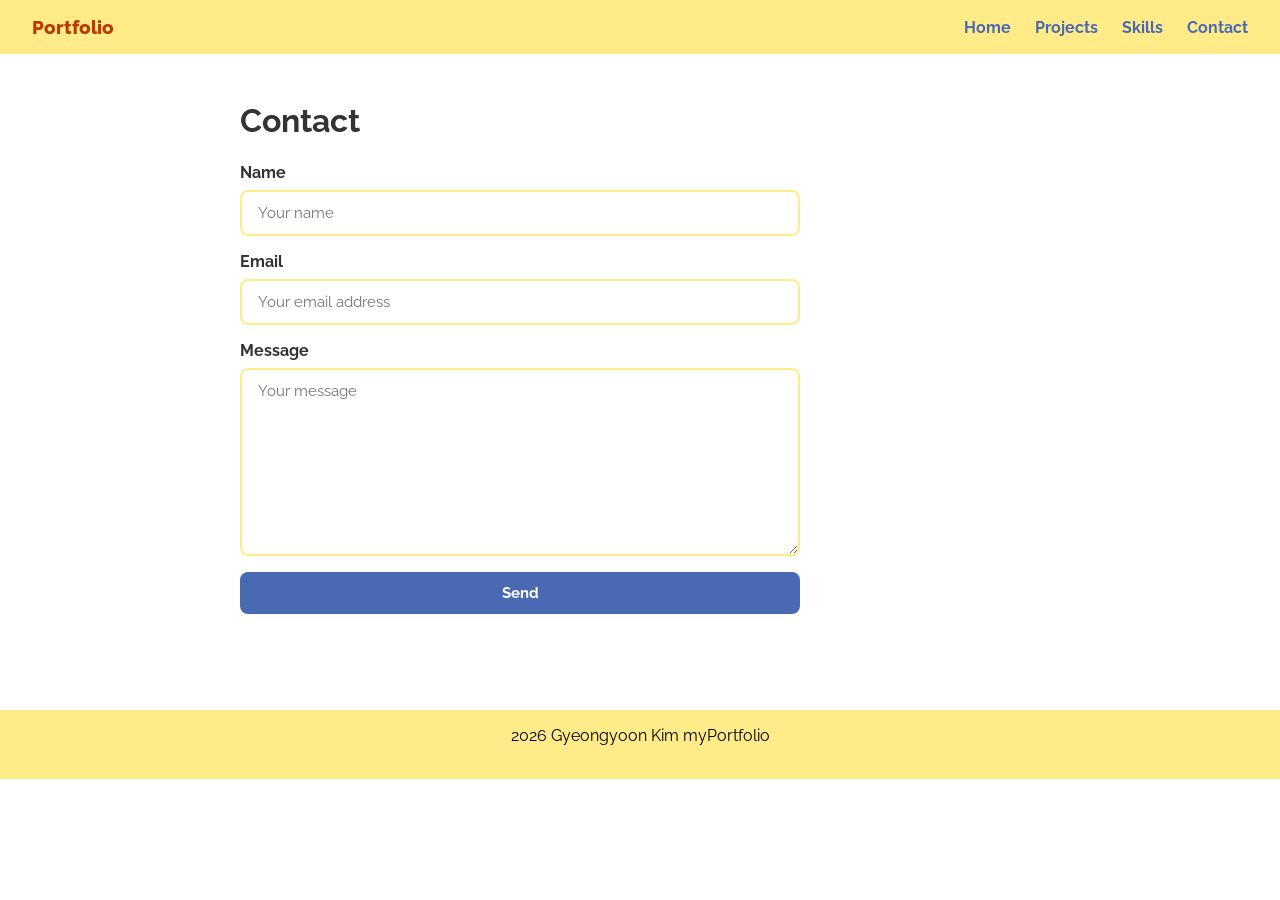
==== contact.html @ 22a639b1 "Initial commit: Base files carried over from Assignment 1 for Assignment 2 enhancements" ====
<!DOCTYPE html>
<html lang ="en">

<head>
    <meta charset="UTF-8">
    <meta name="viewport" content="width=device-width, initial-scale=1.0">
    <title>myPortfolio - Contact</title>
    <link rel="stylesheet" href="css/style.css">
    <link rel="preconnect" href="https://fonts.googleapis.com">
    <link rel="preconnect" href="https://fonts.gstatic.com" crossorigin>
    <link href="https://fonts.googleapis.com/css2?family=Raleway:ital,wght@0,100..900;1,100..900&display=swap" rel="stylesheet">
</head>

<body>
    <header>
        <nav>
            <a href="index.html" class="nav-logo">Portfolio</a>
            <ul>
                <li><a href="index.html">Home</a></li>
                <li><a href="projects.html">Projects</a></li>
                <li><a href="skills.html">Skills</a></li>
                <li><a href="contact.html">Contact</a></li>
            </ul>
        </nav>

    </header>
    <main>
        <h1>Contact</h1>
        <form action="#" method="post">
            <label for="name">Name</label>
            <input type="text" id="name" name="name" placeholder="Your name">

            <label for="email">Email</label>
            <input type="email" id="email" name="email" placeholder="Your email address">

            <label for="message">Message</label>
            <textarea id="message" name="message" placeholder="Your message"></textarea>

            <input type="submit" value="Send">
        </form>

    </main>
    <footer>
        <p>2026 Gyeongyoon Kim myPortfolio</p>

    </footer>
</body>

</html>
---- css/style.css ----
:root {
    --primary-color: #BA3801;
    --accent-color: #4A69B3;
    --highlight-color: #FFEC89;
    --text-color: #333333;
    --bg-color: #ffffff;
}


* {
    margin: 0;
    padding: 0;

}

body {
    font-family: 'Raleway'
}


nav {
    background-color: var(--highlight-color);
    padding: 16px 32px;
    display: flex;
    justify-content: space-between;
    align-items: center;
}

nav ul {
    display: flex;
    list-style: none;
    gap: 24px;
}

nav a {
    text-decoration: none;
    color: var(--accent-color);
    font-weight: bold;
}

.nav-logo {
    font-weight: 800;
    font-size: 1.2rem;
    color: var(--primary-color);
    text-decoration: none;
}

main {
    max-width: 800px;
    margin: 0 auto;
    padding: 48px 24px;
}

footer {
    background-color: var(--highlight-color);
    text-align: center;
    padding: 16px;
    margin-top: 48px;
}

nav a:hover {
    color: var(--primary-color);
}

h1 {
    color: var(--text-color);
    margin-bottom: 16px;
}




.hero {
    display: flex;
    align-items: center;
    gap: 32px;
    padding: 64px 0;
    border-bottom: 2px solid var(--highlight-color);
}

.hero img {
    width: 150px;
    height: 180px;
    object-fit: cover;
    
}

p {
    line-height: 1.3;
    margin-bottom: 16px;
}

.education {
    margin-top: 48px;
}

.education h2 {
    color: var(--accent-color);
    margin-bottom: 24px;
}

.edu-card {
    border: 2px solid var(--highlight-color);
    border-radius: 12px;
    padding: 24px;
    margin-bottom: 16px;
}

.edu-card h3 {
    color: var(--primary-color);
    margin-bottom: 8px;
}

.edu-card p {
    color: var(--text-color);
    line-height: 1.6;
    margin-bottom: 4px;
}

.location {
    color: #888888;
    font-size: 14px;
}

.experience {
    margin-top: 48px;
}

.experience h2 {
    color: var(--accent-color);
    margin-bottom: 24px;
}

.exp-card {
    border: 2px solid var(--highlight-color);
    border-radius: 12px;
    padding: 24px;
    margin-bottom: 16px;
}

.exp-card h3 {
    color: var(--primary-color);
    margin-bottom: 8px;
}

.exp-card ul {
    margin-top: 8px;
    padding-left: 20px;
}

.exp-card li {
    line-height: 1.8;
}

.role {
    font-weight: bold;
    margin-bottom: 4px;
}

.certifications {
    margin-top: 48px;
}

.certifications h2 {
    color: var(--accent-color);
    margin-bottom: 24px;
}

/*project.html*/
.projects-grid {
    display: grid;
    grid-template-columns: repeat(2, 1fr);
    gap: 24px;
    margin-top: 32px;
}

.project-card {
    border: 1.3px solid var(--highlight-color);
    border-radius: 12px;
    overflow: hidden;
}

.project-card img {
    width: 100%;
    height: 200px;
    object-fit: cover;
}

.project-placeholder {
    width: 100%;
    height: 200px;
    background-color: var(--highlight-color);
}

.project-info {
    padding: 16px;
}

.project-info h3 {
    color: var(--text-color);
    margin-bottom: 8px;
}

.project-info p {
    color: #888888;
    line-height: 1.6;
}


/* Contact Form*/
form {
    display: flex;
    flex-direction: column;
    gap: 8px;
    max-width: 560px;
}

form label {
    font-weight: 700;
    color: var(--text-color);
    margin-top: 8px;
}

form input[type="text"],
form input[type="email"],
form textarea {
    padding: 12px 16px;
    border: 2px solid var(--highlight-color);
    border-radius: 8px;
    font-family: 'Raleway', sans-serif;
    font-size: 15px;
    color: var(--text-color);
    outline: none;
    transition: border-color 0.2s;
}

form input[type="text"]:focus,
form input[type="email"]:focus,
form textarea:focus {
    border-color: var(--accent-color);
}

form textarea {
    height: 160px;
    resize: vertical;
}

form input[type="submit"] {
    margin-top: 8px;
    padding: 12px;
    background-color: var(--accent-color);
    color: white;
    border: none;
    border-radius: 8px;
    font-family: 'Raleway', sans-serif;
    font-size: 15px;
    font-weight: 700;
    cursor: pointer;
    transition: background-color 0.2s;
}

form input[type="submit"]:hover {
    background-color: var(--primary-color);
}


/* Skills */
.skill-section {
    margin-top: 40px;
}

.skill-section h2 {
    color: var(--accent-color);
    margin-bottom: 16px;
}

.skill-tags {
    display: flex;
    flex-wrap: wrap;
    gap: 10px;
}

.tag {
    background-color: var(--highlight-color);
    color: var(--text-color);
    padding: 8px 18px;
    border-radius: 999px;
    font-weight: 600;
    font-size: 14px;
}


@media (min-width: 481px) and (max-width: 768px) {
    
    nav {
        flex-direction: column;
        align-items: center;
        gap: 12px;
    }    
    
    
    nav ul {
        gap: 16px;
    }

    main {
        padding: 40px 20px;
    }

    .hero {
        flex-direction: column;
        align-items: flex-start;
        gap: 20px;
        padding: 48px 0;
    }

    .hero img {
        width: 120px;
        height: 144px;
    }

    .projects-grid {
        grid-template-columns: 1fr;
        gap: 16px;
    }
}

@media (max-width: 480px) {
    nav ul {
        flex-direction: column;
        align-items: flex-start;
        gap: 8px;
    }

    h1 {
        font-size: 24px;
    }

    main {
        padding: 24px 12px;
    }

    .hero {
        flex-direction: column;
        align-items: center;
        text-align: center;
        padding: 32px 0;
    }
    
    .hero img {
        width: 100px;
        height: 120px;
    }

    .projects-grid {
        grid-template-columns: 1fr;
    }
}
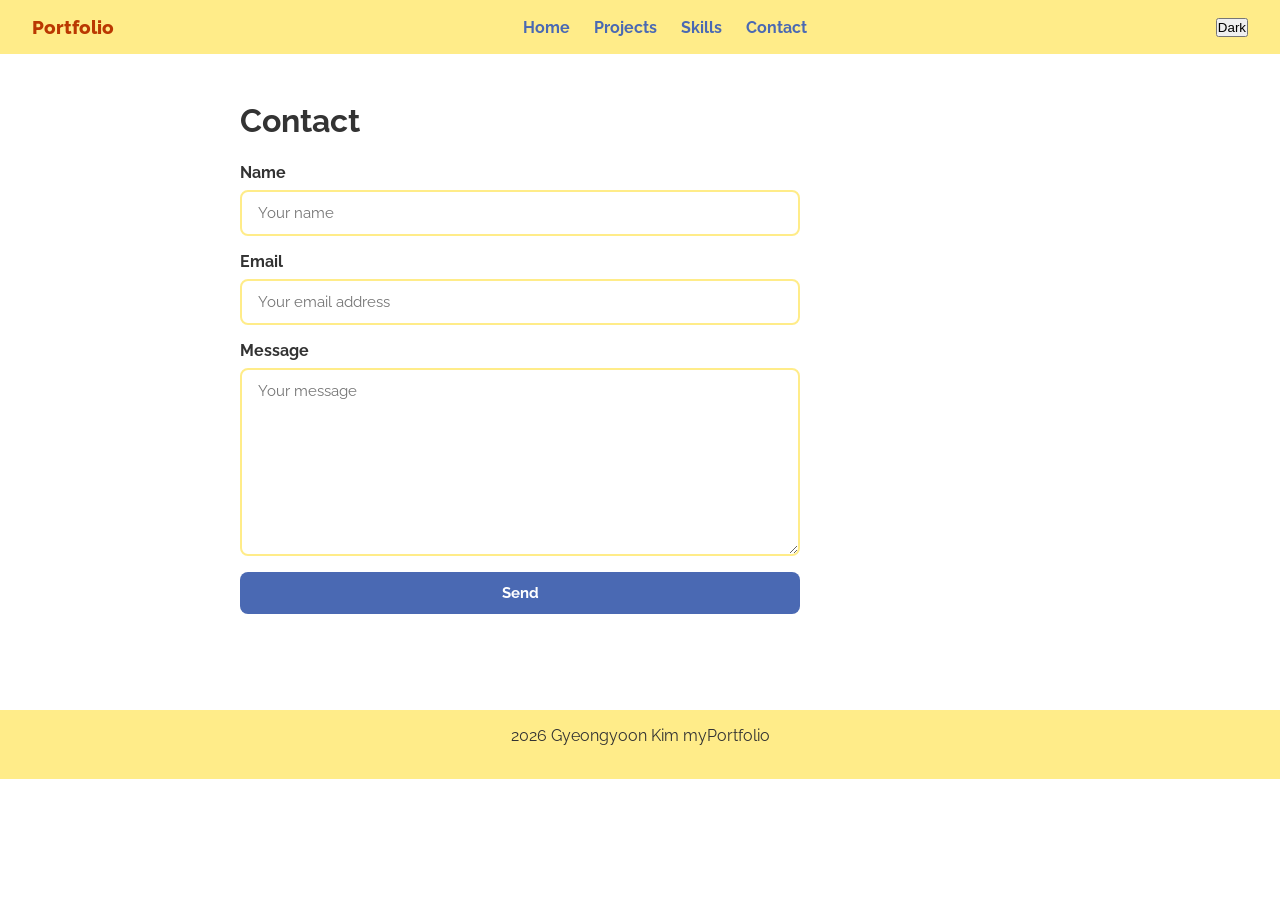
==== commit 57a20d66: "feat: add theme switcher with dark mode toggle" ====
--- a/contact.html
+++ b/contact.html
@@ -1,5 +1,5 @@
 <!DOCTYPE html>
-<html lang ="en">
+<html lang="en">
 
 <head>
     <meta charset="UTF-8">
@@ -8,7 +8,8 @@
     <link rel="stylesheet" href="css/style.css">
     <link rel="preconnect" href="https://fonts.googleapis.com">
     <link rel="preconnect" href="https://fonts.gstatic.com" crossorigin>
-    <link href="https://fonts.googleapis.com/css2?family=Raleway:ital,wght@0,100..900;1,100..900&display=swap" rel="stylesheet">
+    <link href="https://fonts.googleapis.com/css2?family=Raleway:ital,wght@0,100..900;1,100..900&display=swap"
+        rel="stylesheet">
 </head>
 
 <body>
@@ -21,6 +22,8 @@
                 <li><a href="skills.html">Skills</a></li>
                 <li><a href="contact.html">Contact</a></li>
             </ul>
+            </ul>
+            <button id="theme-toggle" onclick="toggleTheme()">Dark</button>
         </nav>
 
     </header>
@@ -44,6 +47,7 @@
         <p>2026 Gyeongyoon Kim myPortfolio</p>
 
     </footer>
+    <script src="theme.js"></script>
 </body>
 
 </html>
--- a/css/style.css
+++ b/css/style.css
@@ -6,6 +6,13 @@
     --bg-color: #ffffff;
 }
 
+body.dark-mode {
+    --primary-color: #ff6b35;
+    --accent-color: #7b9fd4;
+    --highlight-color: #2a2a2a;
+    --text-color: #e0e0e0;
+    --bg-color: #121212;
+}
 
 * {
     margin: 0;
@@ -14,7 +21,10 @@
 }
 
 body {
-    font-family: 'Raleway'
+    font-family: 'Raleway';
+    background-color: var(--bg-color);
+    color: var(--text-color);
+    transition: background-color 0.3s, color 0.3s;
 }
 
 
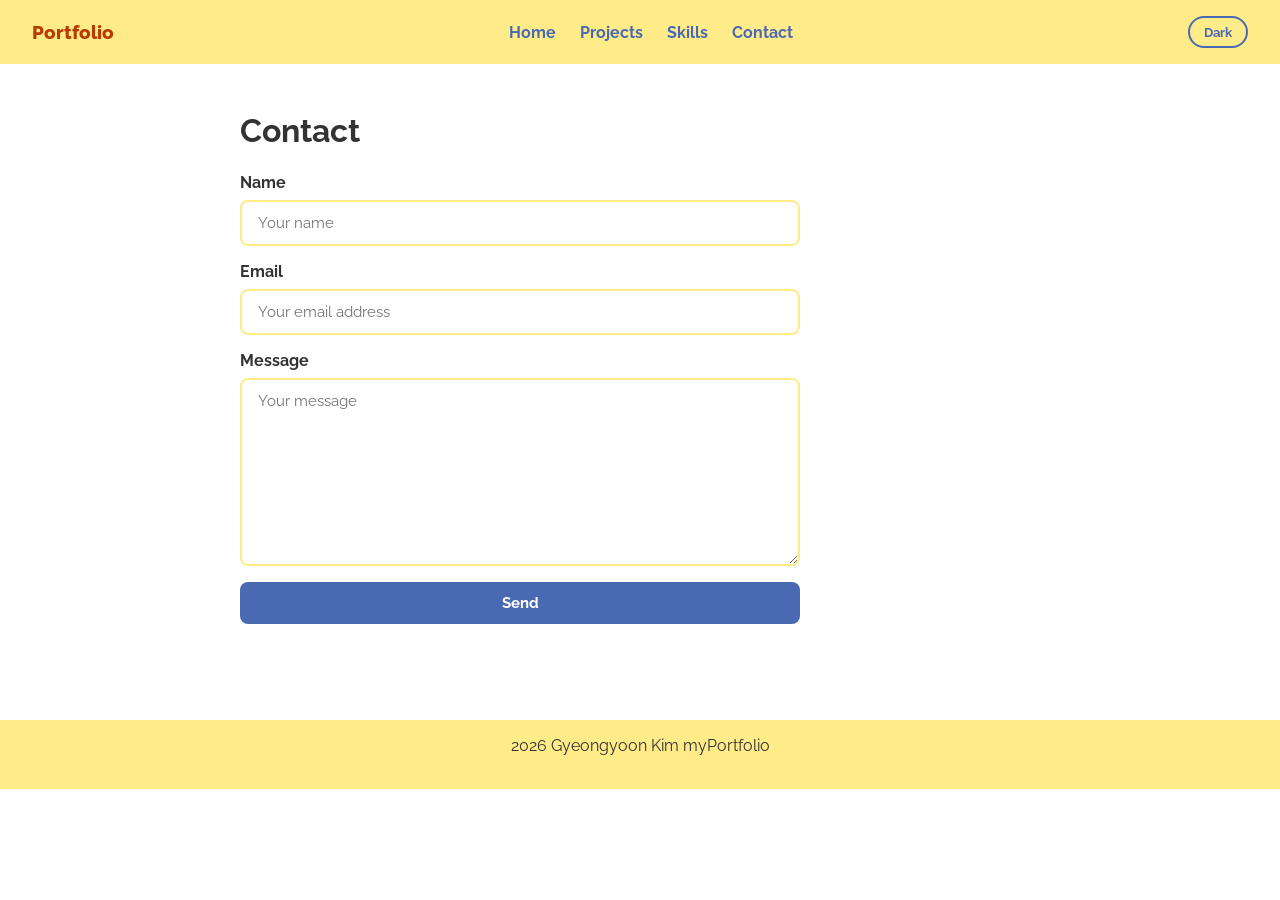
==== commit 5f0e9a79: "feat: add project filtering with JavaScript and styling" ====
--- a/contact.html
+++ b/contact.html
@@ -47,7 +47,7 @@
         <p>2026 Gyeongyoon Kim myPortfolio</p>
 
     </footer>
-    <script src="theme.js"></script>
+    <script src="script.js"></script>
 </body>
 
 </html>
--- a/css/style.css
+++ b/css/style.css
@@ -365,4 +365,68 @@
     .projects-grid {
         grid-template-columns: 1fr;
     }
+}
+
+#theme-toggle {
+    background: none;
+    border: 2px solid var(--accent-color);
+    color: var(--accent-color);
+    padding: 6px 14px;
+    border-radius: 999px;
+    font-family: 'Raleway', sans-serif;
+    font-weight: 700;
+    cursor: pointer;
+    transition: all 0.2s;
+}
+
+#theme-toggle:hover {
+    background-color: var(--accent-color);
+    color: white;
+}
+
+/* Filter Buttons */
+.filter-buttons {
+    display: flex;
+    flex-wrap: wrap;
+    gap: 10px;
+    margin-bottom: 32px;
+}
+
+.filter-btn {
+    background: none;
+    border: 2px solid var(--accent-color);
+    color: var(--accent-color);
+    padding: 6px 16px;
+    border-radius: 999px;
+    font-family: 'Raleway', sans-serif;
+    font-weight: 700;
+    font-size: 14px;
+    cursor: pointer;
+    transition: all 0.2s;
+}
+
+.filter-btn:hover {
+    background-color: var(--accent-color);
+    color: white;
+}
+
+.filter-btn.active {
+    background-color: var(--accent-color);
+    color: white;
+}
+
+/* Project Tags */
+.project-tags {
+    display: flex;
+    flex-wrap: wrap;
+    gap: 6px;
+    margin-top: 8px;
+}
+
+.project-tags .tag {
+    font-size: 12px;
+    padding: 4px 10px;
+    background-color: var(--highlight-color);
+    border-radius: 999px;
+    font-weight: 600;
 }
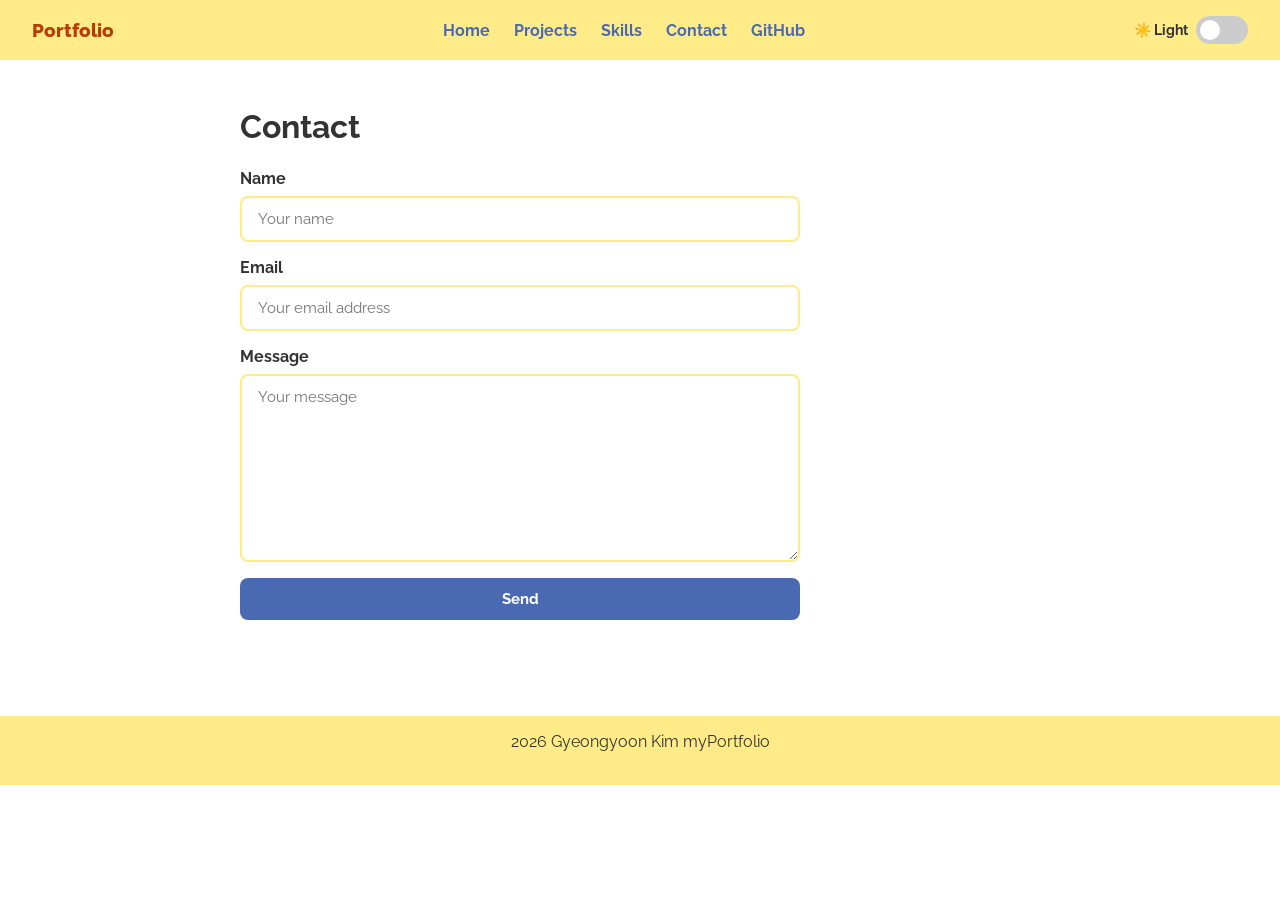
==== commit 3342be42: "style: replace theme button with toggle switch UI" ====
--- a/contact.html
+++ b/contact.html
@@ -21,9 +21,14 @@
                 <li><a href="projects.html">Projects</a></li>
                 <li><a href="skills.html">Skills</a></li>
                 <li><a href="contact.html">Contact</a></li>
+                <li><a href="github.html">GitHub</a></li>
             </ul>
-            </ul>
-            <button id="theme-toggle" onclick="toggleTheme()">Dark</button>
+            <div class="theme-toggle-wrapper">
+                <span id="theme-label">☀️ Light</span>
+                <button id="theme-toggle" onclick="toggleTheme()" aria-label="Toggle theme">
+                    <span class="toggle-slider"></span>
+                </button>
+            </div>
         </nav>
 
     </header>
--- a/css/style.css
+++ b/css/style.css
@@ -368,20 +368,34 @@
 }
 
 #theme-toggle {
-    background: none;
-    border: 2px solid var(--accent-color);
-    color: var(--accent-color);
-    padding: 6px 14px;
+    width: 52px;
+    height: 28px;
+    background-color: #cccccc;
+    border: none;
     border-radius: 999px;
-    font-family: 'Raleway', sans-serif;
-    font-weight: 700;
     cursor: pointer;
-    transition: all 0.2s;
-}
-
-#theme-toggle:hover {
+    position: relative;
+    transition: background-color 0.3s;
+    flex-shrink: 0;
+}
+
+#theme-toggle .toggle-slider {
+    position: absolute;
+    top: 4px;
+    left: 4px;
+    width: 20px;
+    height: 20px;
+    background-color: white;
+    border-radius: 50%;
+    transition: transform 0.3s;
+}
+
+body.dark-mode #theme-toggle {
     background-color: var(--accent-color);
-    color: white;
+}
+
+body.dark-mode #theme-toggle .toggle-slider {
+    transform: translateX(24px);
 }
 
 /* Filter Buttons */
@@ -429,4 +443,127 @@
     background-color: var(--highlight-color);
     border-radius: 999px;
     font-weight: 600;
+}
+
+/* GitHub Profile */
+.github-profile-card {
+    display: flex;
+    align-items: center;
+    gap: 32px;
+    padding: 32px;
+    border: 2px solid var(--highlight-color);
+    border-radius: 12px;
+    margin-bottom: 48px;
+}
+
+.github-avatar {
+    width: 120px;
+    height: 120px;
+    border-radius: 50%;
+    object-fit: cover;
+}
+
+.github-profile-info h2 {
+    color: var(--primary-color);
+    margin-bottom: 8px;
+}
+
+.github-bio {
+    color: #888888;
+    margin-bottom: 16px;
+}
+
+.github-stats {
+    display: flex;
+    gap: 24px;
+}
+
+.stat {
+    display: flex;
+    flex-direction: column;
+    align-items: center;
+}
+
+.stat-number {
+    font-size: 1.4rem;
+    font-weight: 800;
+    color: var(--accent-color);
+}
+
+.stat-label {
+    font-size: 12px;
+    color: #888888;
+}
+
+/* Repo Cards */
+#repos-grid {
+    display: grid;
+    grid-template-columns: repeat(2, 1fr);
+    gap: 20px;
+    margin-top: 24px;
+}
+
+.repo-card {
+    border: 2px solid var(--highlight-color);
+    border-radius: 12px;
+    padding: 20px;
+    transition: border-color 0.2s;
+}
+
+.repo-card:hover {
+    border-color: var(--accent-color);
+}
+
+.repo-card h3 {
+    margin-bottom: 8px;
+}
+
+.repo-card h3 a {
+    color: var(--primary-color);
+    text-decoration: none;
+    font-weight: 700;
+}
+
+.repo-card h3 a:hover {
+    color: var(--accent-color);
+}
+
+.repo-description {
+    color: #888888;
+    font-size: 14px;
+    margin-bottom: 12px;
+    line-height: 1.5;
+}
+
+.repo-info {
+    display: flex;
+    gap: 16px;
+    font-size: 13px;
+    font-weight: 600;
+    color: var(--text-color);
+}
+
+.repo-language {
+    background-color: var(--highlight-color);
+    padding: 2px 10px;
+    border-radius: 999px;
+    font-size: 12px;
+}
+
+.error {
+    color: var(--primary-color);
+    font-weight: 600;
+}
+
+.theme-toggle-wrapper {
+    display: flex;
+    align-items: center;
+    gap: 8px;
+}
+
+#theme-label {
+    font-size: 14px;
+    font-weight: 700;
+    color: var(--text-color);
+    white-space: nowrap;
 }
